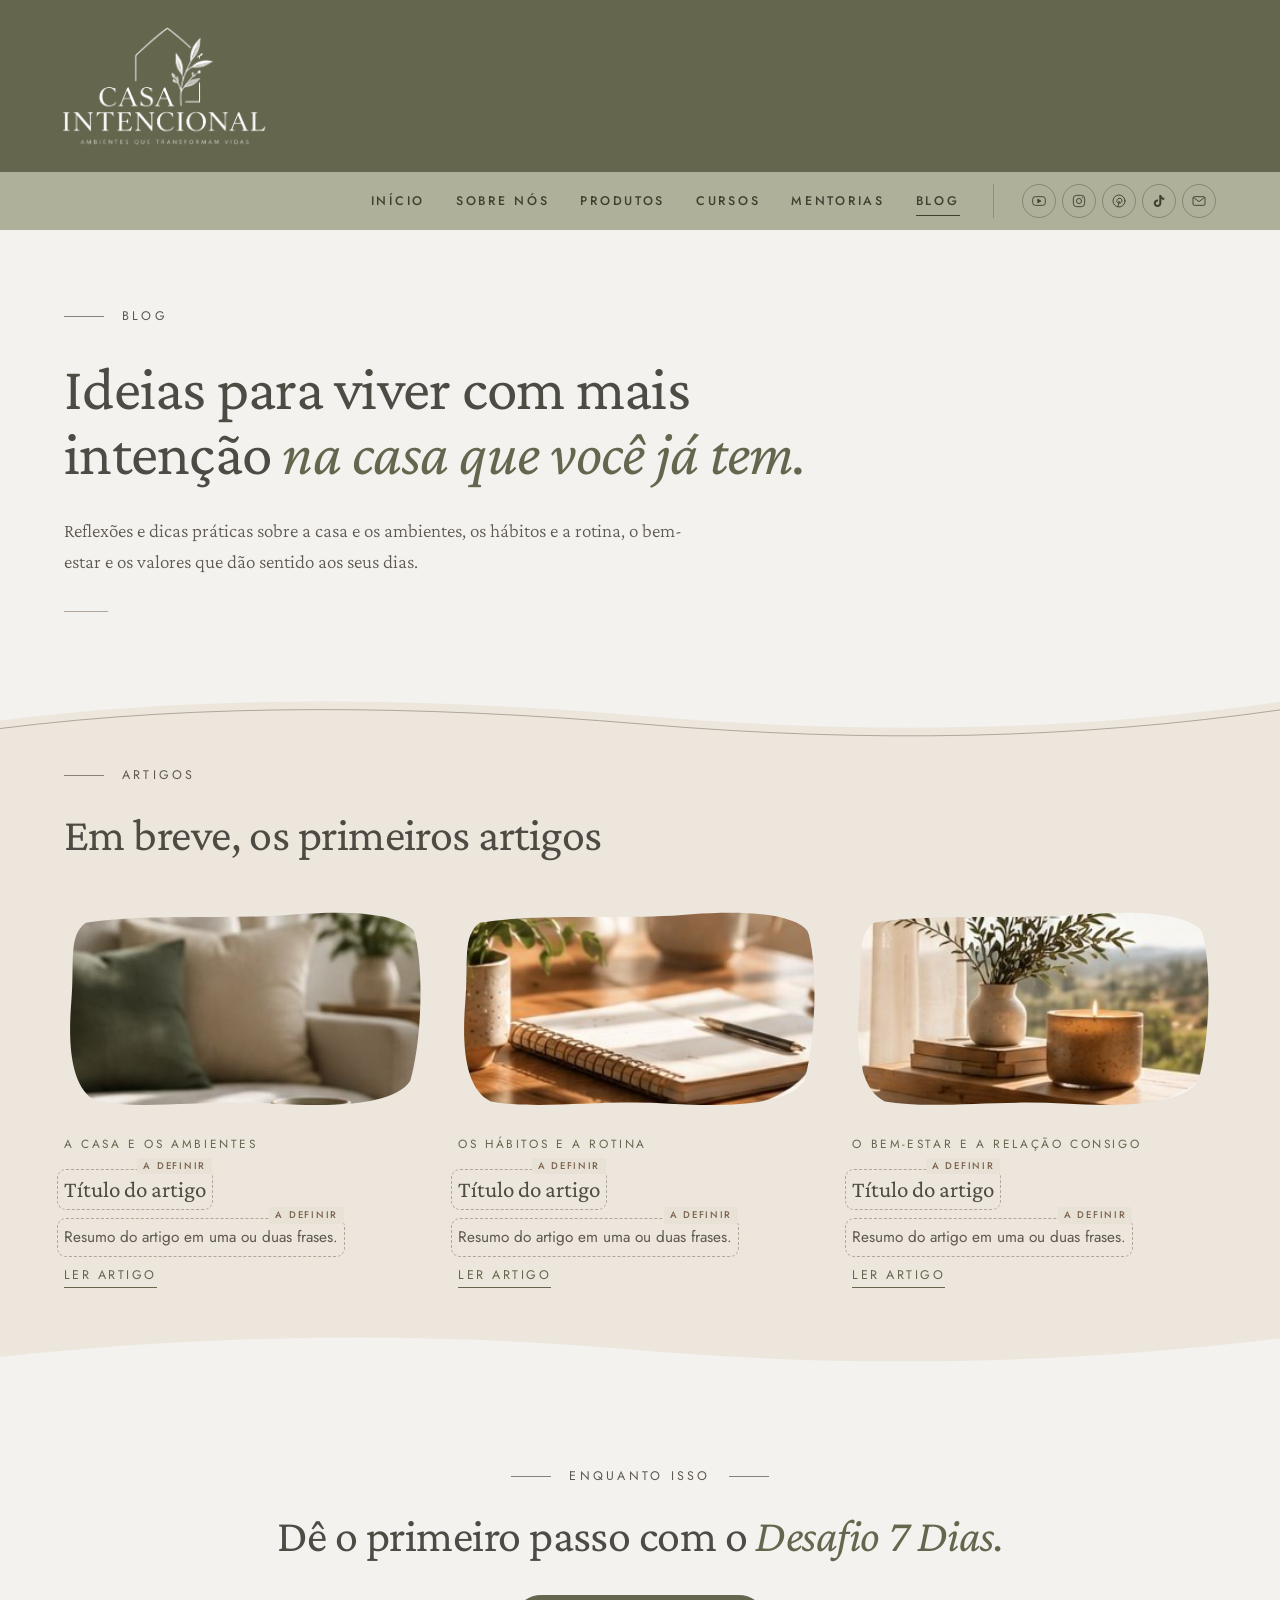
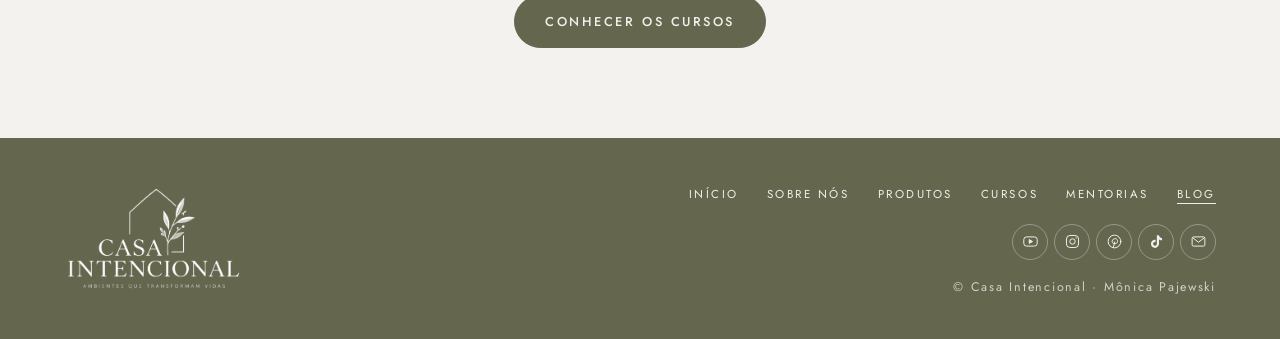
==== blog.html @ 57c249c6 "Ícone do TikTok ligado ao perfil @casaintencional Co-Authored-By: Claude Opus 5.5 <noreply@anthropic" ====
<!doctype html>
<html lang="pt-BR">
<head>
<meta charset="utf-8">
<meta name="viewport" content="width=device-width, initial-scale=1, viewport-fit=cover">
<title>Blog · Casa Intencional</title>
<meta name="description" content="Ideias e reflexões da Casa Intencional sobre casa, hábitos, bem-estar e propósito.">
<link rel="preconnect" href="https://fonts.googleapis.com">
<link rel="preconnect" href="https://fonts.gstatic.com" crossorigin>
<!-- PROVISÓRIO: as fontes originais da identidade não foram enviadas. -->
<link rel="stylesheet" href="https://fonts.googleapis.com/css2?family=Crimson+Pro:ital,wght@0,300;0,400;0,500;1,400&family=Jost:wght@300;400;500&display=swap">
<link rel="stylesheet" href="assets/site.css">
<style>
* { box-sizing: border-box; }
body { margin: 0; background: var(--fundo); color: var(--texto); font-family: var(--f-texto); -webkit-font-smoothing: antialiased; }
body::before { content: ""; position: fixed; inset: 0 0 auto; height: env(safe-area-inset-top, 0px); z-index: 30; background: var(--verde-oliva); }
img { display: block; max-width: 100%; height: auto; }
.topo { background: var(--verde-oliva); }
.topo-inner { max-width: 1360px; margin: 0 auto; display: flex; padding-left: max(24px, 5vw, env(safe-area-inset-left, 0px)); padding-right: max(24px, 5vw, env(safe-area-inset-right, 0px)); padding-block: clamp(16px, 1.8vw, 24px); }
.logo-topo { width: clamp(170px, 17vw, 250px); margin-left: -6px; height: auto; }
</style>
</head>
<body>
<header class="topo">
  <div class="topo-inner">
    <a href="index.html" aria-label="Casa Intencional, página inicial"><img class="logo-topo" src="assets/logoclara.png" alt="Casa Intencional. Ambientes que transformam vidas" width="870" height="519" decoding="async"></a>
  </div>
  <div class="barra-menu">
    <div class="barra-inner">
    <nav class="menu" aria-label="Menu principal"><button class="menu-btn" type="button" aria-expanded="false" aria-controls="menu-lista"><span class="barras" aria-hidden="true"></span><span class="rotulo">Menu</span></button><ul id="menu-lista"><li><a href="index.html">Início</a></li><li><a href="sobre-nos.html">Sobre Nós</a></li><li><a href="produtos.html">Produtos</a></li><li><a href="cursos.html">Cursos</a></li><li><a href="mentorias.html">Mentorias</a></li><li><a href="blog.html" aria-current="page">Blog</a></li></ul></nav>
    <!-- Links das redes sociais: trocar href="#" pelo endereço de cada perfil -->
    <ul class="redes"><li><a href="https://www.youtube.com/@casaintencional" data-rede="youtube" target="_blank" rel="noopener" aria-label="YouTube da Casa Intencional" title="YouTube"><svg viewBox="0 0 24 24" fill="none" stroke="currentColor" stroke-width="1.4" stroke-linejoin="round"><rect x="2.5" y="5.5" width="19" height="13" rx="4"/><path d="M10.2 9.3 V14.7 L14.8 12 Z" fill="currentColor"/></svg></a></li><li><a href="https://www.instagram.com/casaintencionaloficial" data-rede="instagram" target="_blank" rel="noopener" aria-label="Instagram da Casa Intencional" title="Instagram"><svg viewBox="0 0 24 24" fill="none" stroke="currentColor" stroke-width="1.4"><rect x="3.5" y="3.5" width="17" height="17" rx="5"/><circle cx="12" cy="12" r="3.8"/><circle cx="17.1" cy="6.9" r=".9" fill="currentColor" stroke="none"/></svg></a></li><li><a href="https://br.pinterest.com/casaintencional1/" data-rede="pinterest" target="_blank" rel="noopener" aria-label="Pinterest da Casa Intencional" title="Pinterest"><svg viewBox="0 0 24 24" fill="none" stroke="currentColor" stroke-width="1.4" stroke-linecap="round" stroke-linejoin="round"><circle cx="12" cy="12" r="9"/><path d="M12.3 12.6 L10.4 20.4"/><path d="M10.9 15 C 9.2 14.5, 8.5 13.1, 8.7 11.6 C 9 9.2, 11.2 7.7, 13.5 8 C 15.6 8.3, 16.7 10.1, 16.3 12.1 C 15.9 14, 14.5 15.2, 12.9 15 C 12.2 14.9, 11.8 14.4, 12 13.6"/></svg></a></li><li><a href="https://www.tiktok.com/@casaintencional" data-rede="tiktok" target="_blank" rel="noopener" aria-label="TikTok da Casa Intencional" title="TikTok"><svg viewBox="0 0 24 24" fill="currentColor"><path d="M16.6 5.82A4.28 4.28 0 0 1 15.54 3h-3.09v12.4a2.59 2.59 0 0 1-2.59 2.5c-1.42 0-2.6-1.16-2.6-2.6 0-1.72 1.66-3.01 3.37-2.48V9.66c-3.45-.46-6.47 2.22-6.47 5.64 0 3.33 2.76 5.7 5.69 5.7 3.14 0 5.69-2.55 5.69-5.7V9.01a7.35 7.35 0 0 0 4.3 1.38V7.3s-1.88.09-3.24-1.48z"/></svg></a></li><li><a href="mailto:contato@casaintencionaloficial.com" data-rede="email" aria-label="E-mail: contato@casaintencionaloficial.com" title="contato@casaintencionaloficial.com"><svg viewBox="0 0 24 24" fill="none" stroke="currentColor" stroke-width="1.4" stroke-linejoin="round"><rect x="3" y="5.5" width="18" height="13" rx="2"/><path d="M3.5 6.5 L12 13 L20.5 6.5"/></svg></a></li></ul>
    </div>
  </div>
</header>
<main class="pagina">

  <section class="pag-hero so-texto" aria-labelledby="t">
    <div class="pag-wrap">
      <p class="pag-olho">Blog</p>
      <h1 id="t">Ideias para viver com mais intenção <em>na casa que você já tem.</em></h1>
      <p class="pag-lead">Reflexões e dicas práticas sobre a casa e os ambientes, os hábitos e a rotina, o bem-estar e os valores que dão sentido aos seus dias.</p>
      <span class="traco" aria-hidden="true"></span>
    </div>
  </section>

  <section class="pag-sec areia" aria-labelledby="t-artigos">
    <svg class="onda onda-topo" viewBox="0 0 1440 110" preserveAspectRatio="none" aria-hidden="true" focusable="false"><path d="M0 0 H1440 V46 C 1210 96, 980 104, 720 70 C 470 38, 230 34, 0 78 Z" fill="#F3F2EE"/><path d="M0 92 C 230 48, 470 52, 720 84 C 980 118, 1210 110, 1440 60" fill="none" stroke="#B0A69A" stroke-width="1" vector-effect="non-scaling-stroke"/></svg>
    <div class="pag-wrap">
      <p class="pag-olho">Artigos</p>
      <h2 id="t-artigos">Em breve, os primeiros artigos</h2>
      <ul class="cartoes">
        <li class="cartao"><img class="cartao-foto" src="assets/sala.jpg" alt="Sala com sofá claro, almofada verde e mesa de madeira" width="431" height="470" loading="lazy" decoding="async"><p class="etiqueta">A casa e os ambientes</p><h3><span class="a-definir">Título do artigo</span></h3><p><span class="a-definir">Resumo do artigo em uma ou duas frases.</span></p><a class="link" href="#">Ler artigo</a></li>
        <li class="cartao"><img class="cartao-foto" src="assets/d4c2-card.jpg" alt="Mesa de madeira com caderno aberto, caneta e xícara" width="314" height="202" loading="lazy" decoding="async"><p class="etiqueta">Os hábitos e a rotina</p><h3><span class="a-definir">Título do artigo</span></h3><p><span class="a-definir">Resumo do artigo em uma ou duas frases.</span></p><a class="link" href="#">Ler artigo</a></li>
        <li class="cartao"><img class="cartao-foto" src="assets/d4c3-card.jpg" alt="Canto tranquilo junto à janela com livros e vela acesa" width="314" height="202" loading="lazy" decoding="async"><p class="etiqueta">O bem-estar e a relação consigo</p><h3><span class="a-definir">Título do artigo</span></h3><p><span class="a-definir">Resumo do artigo em uma ou duas frases.</span></p><a class="link" href="#">Ler artigo</a></li>
      </ul>
    </div>
    <svg class="onda onda-base" viewBox="0 0 1440 110" preserveAspectRatio="none" aria-hidden="true" focusable="false"><path d="M0 110 H1440 V40 C 1190 86, 950 92, 700 58 C 450 26, 220 36, 0 72 Z" fill="#F3F2EE"/></svg>
  </section>

  <section class="pag-sec chamada" aria-labelledby="t-cta">
    <div class="pag-wrap">
      <p class="pag-olho">Enquanto isso</p>
      <h2 id="t-cta">Dê o primeiro passo com o <em>Desafio 7 Dias.</em></h2>
      <a class="btn" href="cursos.html">Conhecer os cursos</a>
    </div>
  </section>
</main>
<footer class="rodape">
  <div class="rodape-inner">
    <a href="index.html" aria-label="Casa Intencional, página inicial"><img src="assets/logoclara.png" alt="Casa Intencional" width="870" height="519" loading="lazy" decoding="async"></a>
    <div class="rodape-col">
    <nav class="menu" aria-label="Menu do rodapé"><ul><li><a href="index.html">Início</a></li><li><a href="sobre-nos.html">Sobre Nós</a></li><li><a href="produtos.html">Produtos</a></li><li><a href="cursos.html">Cursos</a></li><li><a href="mentorias.html">Mentorias</a></li><li><a href="blog.html" aria-current="page">Blog</a></li></ul></nav>
    <!-- Links das redes sociais: trocar href="#" pelo endereço de cada perfil -->
    <ul class="redes"><li><a href="https://www.youtube.com/@casaintencional" data-rede="youtube" target="_blank" rel="noopener" aria-label="YouTube da Casa Intencional" title="YouTube"><svg viewBox="0 0 24 24" fill="none" stroke="currentColor" stroke-width="1.4" stroke-linejoin="round"><rect x="2.5" y="5.5" width="19" height="13" rx="4"/><path d="M10.2 9.3 V14.7 L14.8 12 Z" fill="currentColor"/></svg></a></li><li><a href="https://www.instagram.com/casaintencionaloficial" data-rede="instagram" target="_blank" rel="noopener" aria-label="Instagram da Casa Intencional" title="Instagram"><svg viewBox="0 0 24 24" fill="none" stroke="currentColor" stroke-width="1.4"><rect x="3.5" y="3.5" width="17" height="17" rx="5"/><circle cx="12" cy="12" r="3.8"/><circle cx="17.1" cy="6.9" r=".9" fill="currentColor" stroke="none"/></svg></a></li><li><a href="https://br.pinterest.com/casaintencional1/" data-rede="pinterest" target="_blank" rel="noopener" aria-label="Pinterest da Casa Intencional" title="Pinterest"><svg viewBox="0 0 24 24" fill="none" stroke="currentColor" stroke-width="1.4" stroke-linecap="round" stroke-linejoin="round"><circle cx="12" cy="12" r="9"/><path d="M12.3 12.6 L10.4 20.4"/><path d="M10.9 15 C 9.2 14.5, 8.5 13.1, 8.7 11.6 C 9 9.2, 11.2 7.7, 13.5 8 C 15.6 8.3, 16.7 10.1, 16.3 12.1 C 15.9 14, 14.5 15.2, 12.9 15 C 12.2 14.9, 11.8 14.4, 12 13.6"/></svg></a></li><li><a href="https://www.tiktok.com/@casaintencional" data-rede="tiktok" target="_blank" rel="noopener" aria-label="TikTok da Casa Intencional" title="TikTok"><svg viewBox="0 0 24 24" fill="currentColor"><path d="M16.6 5.82A4.28 4.28 0 0 1 15.54 3h-3.09v12.4a2.59 2.59 0 0 1-2.59 2.5c-1.42 0-2.6-1.16-2.6-2.6 0-1.72 1.66-3.01 3.37-2.48V9.66c-3.45-.46-6.47 2.22-6.47 5.64 0 3.33 2.76 5.7 5.69 5.7 3.14 0 5.69-2.55 5.69-5.7V9.01a7.35 7.35 0 0 0 4.3 1.38V7.3s-1.88.09-3.24-1.48z"/></svg></a></li><li><a href="mailto:contato@casaintencionaloficial.com" data-rede="email" aria-label="E-mail: contato@casaintencionaloficial.com" title="contato@casaintencionaloficial.com"><svg viewBox="0 0 24 24" fill="none" stroke="currentColor" stroke-width="1.4" stroke-linejoin="round"><rect x="3" y="5.5" width="18" height="13" rx="2"/><path d="M3.5 6.5 L12 13 L20.5 6.5"/></svg></a></li></ul>
    <p>© Casa Intencional · Mônica Pajewski</p>
    </div>
  </div>
</footer>
<script>
(function () {
  var b = document.querySelector('.menu-btn'); if (!b) return;
  var m = b.closest('.menu');
  b.addEventListener('click', function () { var a = m.classList.toggle('aberto'); b.setAttribute('aria-expanded', a ? 'true' : 'false'); });
  document.addEventListener('keydown', function (e) { if (e.key === 'Escape' && m.classList.contains('aberto')) { m.classList.remove('aberto'); b.setAttribute('aria-expanded', 'false'); b.focus(); } });
})();
</script>
</body>
</html>
---- assets/site.css ----
/* Estilos compartilhados: menu de navegação (todas as páginas) e subpáginas (Sobre Nós, Cursos, Mentorias, Blog).
   Mesma paleta, fontes e elementos da página inicial. */
:root {
  --off-white: #F2EFEA;
  --bege: #D6CEC1;
  --taupe: #B0A69A;
  --verde-oliva: #64664E;
  --verde-suave: #AEB09A;
  --cinza-quente: #898278;
  --fundo: #F3F2EE;
  --areia: #ECE6DC;
  --texto: #5E5850;
  --titulo: #4E4A44;
  /* PROVISÓRIO até recebermos os arquivos de fonte oficiais */
  --f-titulo: "Crimson Pro", Georgia, "Times New Roman", serif;
  --f-texto: "Crimson Pro", Georgia, "Times New Roman", serif;
  --f-botao: "Jost", "Helvetica Neue", Arial, sans-serif;
  --margem: max(24px, 5vw);
}

/* ---------- Menu ---------- */
.topo { position: relative; z-index: 20; }
.topo-inner { align-items: center; justify-content: space-between !important; gap: 24px; }
.topo-inner > a { display: block; flex: none; }
.menu { display: flex; align-items: center; }
.menu ul { list-style: none; margin: 0; padding: 0; display: flex; align-items: center; gap: clamp(18px, 2.4vw, 40px); }
.menu a {
  position: relative; display: inline-block; padding: 8px 0;
  font-family: var(--f-botao); font-weight: 400; font-size: 0.78rem; letter-spacing: 0.22em; text-transform: uppercase;
  color: var(--off-white); text-decoration: none; white-space: nowrap;
}
.menu a::after { content: ""; position: absolute; left: 0; right: 0; bottom: 2px; height: 1px; background: currentColor; transform: scaleX(0); transform-origin: left; transition: transform .3s ease; }
.menu a:hover::after, .menu a[aria-current="page"]::after { transform: scaleX(1); }
.menu a:focus-visible { outline: 1px solid var(--off-white); outline-offset: 4px; }
.menu-btn {
  display: none; align-items: center; gap: 10px; padding: 10px 2px; background: none; border: 0; cursor: pointer;
  color: var(--off-white); font-family: var(--f-botao); font-size: 0.74rem; letter-spacing: 0.22em; text-transform: uppercase;
}
.menu-btn .barras { position: relative; width: 22px; height: 1px; background: currentColor; transition: background-color .2s; }
.menu-btn .barras::before, .menu-btn .barras::after { content: ""; position: absolute; left: 0; width: 22px; height: 1px; background: currentColor; transition: transform .25s ease; }
.menu-btn .barras::before { top: -7px; }
.menu-btn .barras::after { top: 7px; }
.menu-btn[aria-expanded="true"] .barras { background: transparent; }
.menu-btn[aria-expanded="true"] .barras::before { transform: translateY(7px) rotate(45deg); }
.menu-btn[aria-expanded="true"] .barras::after { transform: translateY(-7px) rotate(-45deg); }
.menu-btn:focus-visible { outline: 1px solid var(--off-white); outline-offset: 4px; }

@media (max-width: 900px) {
  .menu-btn { display: inline-flex; }
  .menu ul {
    position: absolute; left: 0; right: 0; top: 100%;
    flex-direction: column; align-items: stretch; gap: 0;
    padding: 4px var(--margem) 24px; background: var(--verde-oliva);
    border-top: 1px solid rgba(242, 239, 234, .18);
    display: none;
  }
  .menu.aberto ul { display: flex; }
  .menu li + li { border-top: 1px solid rgba(242, 239, 234, .14); }
  .menu a { display: block; padding: 16px 0; font-size: 0.82rem; }
  .menu a::after { display: none; }
  .menu a[aria-current="page"] { color: var(--verde-suave); }
}
@media (max-width: 560px) {
  .menu-btn .rotulo { display: none; }
}
@media (prefers-reduced-motion: reduce) { .menu a::after, .menu-btn .barras::before, .menu-btn .barras::after { transition: none; } }

/* ---------- Subpáginas ---------- */
.pagina { overflow: hidden; }
.pag-wrap { max-width: 1360px; margin: 0 auto; padding-inline: var(--margem); }
.pag-olho { display: flex; align-items: center; gap: 18px; margin: 0; font-family: var(--f-botao); font-size: clamp(0.78rem, 0.9vw, 0.9rem); letter-spacing: 0.26em; text-transform: uppercase; color: var(--texto); }
.pag-olho::before { content: ""; width: 40px; height: 1px; background: var(--cinza-quente); flex: none; }

.pag-hero { padding-block: clamp(48px, 6vw, 96px) clamp(48px, 5vw, 80px); }
.pag-hero .pag-wrap { display: grid; grid-template-columns: minmax(0, 11fr) minmax(0, 9fr); gap: clamp(40px, 6vw, 96px); align-items: center; }
.pag-hero.so-texto .pag-wrap { grid-template-columns: minmax(0, 1fr); gap: 0; max-width: 980px; margin-left: 0; margin-right: auto; }
.pag-hero h1 { margin: clamp(22px, 2.4vw, 34px) 0 0; font-family: var(--f-titulo); font-weight: 400; color: var(--titulo);
  font-size: clamp(2.4rem, 4.8vw, 4rem); line-height: 1.06; letter-spacing: -0.012em; max-width: 14em; text-wrap: balance; }
.pag-hero h1 em { font-style: italic; color: var(--verde-oliva); }
.pag-lead { margin: clamp(20px, 2.4vw, 30px) 0 0; max-width: 34em; font-size: clamp(1.14rem, 1.5vw, 1.3rem); line-height: 1.6; font-weight: 300; color: var(--texto); }
.pag-hero .traco { width: 44px; height: 1px; background: var(--taupe); margin-top: clamp(26px, 3vw, 34px); display: block; }
.pag-visual { position: relative; justify-self: end; width: 100%; max-width: 460px; }
.pag-visual .foto-blob { width: 100%; aspect-ratio: 1 / 1.05; object-fit: cover;
  -webkit-mask: var(--mask-blob) 0 0 / 100% 100% no-repeat; mask: var(--mask-blob) 0 0 / 100% 100% no-repeat; }
.pag-visual .ramo { position: absolute; width: clamp(110px, 12vw, 160px); left: clamp(-80px, -6vw, -48px); bottom: -24px; pointer-events: none; }
.pag-visual .casa-linha { position: absolute; inset: -6% -8% auto auto; width: 62%; height: auto; pointer-events: none; }

:root { --mask-blob: url("data:image/svg+xml,%3Csvg xmlns='http://www.w3.org/2000/svg' viewBox='0 0 100 100' preserveAspectRatio='none'%3E%3Cpath d='M53 1 C 76 0, 96 13, 99 37 C 100 61, 94 84, 73 95 C 54 100, 28 99, 12 86 C 1 72, 0 47, 6 29 C 13 11, 31 2, 53 1 Z' fill='%23000'/%3E%3C/svg%3E");
        --mask-card: url("data:image/svg+xml,%3Csvg xmlns='http://www.w3.org/2000/svg' viewBox='0 0 100 100' preserveAspectRatio='none'%3E%3Cpath d='M6 8 C 24 3, 46 7, 64 4 C 80 2, 92 4, 96 12 C 99 30, 98 66, 95 84 C 91 95, 76 97, 58 95 C 40 93, 22 98, 9 94 C 2 88, 1 68, 2 46 C 3 28, 1 14, 6 8 Z' fill='%23000'/%3E%3C/svg%3E"); }

.pag-sec { position: relative; padding-block: clamp(64px, 7vw, 112px); }
.pag-sec.areia { background: var(--areia); }
.pag-sec .onda { position: absolute; left: 0; right: 0; width: 100%; height: clamp(40px, 5vw, 80px); pointer-events: none; display: block; }
.pag-sec .onda-topo { top: -1px; }
.pag-sec .onda-base { bottom: -1px; }
.pag-sec h2 { margin: clamp(18px, 2vw, 28px) 0 0; font-family: var(--f-titulo); font-weight: 400; color: var(--titulo);
  font-size: clamp(2rem, 3.6vw, 3.2rem); line-height: 1.1; letter-spacing: -0.012em; max-width: 16em; text-wrap: balance; }
.pag-sec h2 em { font-style: italic; color: var(--verde-oliva); }
.pag-sec .intro { margin: clamp(16px, 1.8vw, 24px) 0 0; max-width: 40em; font-family: var(--f-botao); font-size: clamp(1rem, 1.2vw, 1.15rem); line-height: 1.6; color: var(--texto); }

.texto-corrido { display: grid; gap: 18px; margin-top: clamp(24px, 2.6vw, 36px); max-width: 44em; }
.texto-corrido p { margin: 0; font-size: clamp(1.1rem, 1.4vw, 1.3rem); line-height: 1.55; color: var(--texto); }
.citacao { margin: clamp(28px, 3vw, 44px) 0 0; padding-left: clamp(20px, 2vw, 30px); border-left: 2px solid var(--verde-oliva);
  font-family: var(--f-titulo); font-style: italic; font-size: clamp(1.5rem, 2.3vw, 2.2rem); line-height: 1.28; color: var(--titulo); max-width: 22em; }

/* Números (Sobre Nós) */
.numeros { list-style: none; margin: clamp(32px, 3.4vw, 52px) 0 0; padding: 0; display: grid; grid-template-columns: repeat(3, minmax(0, 1fr)); gap: 0; max-width: 980px; }
.numeros li { padding: 6px clamp(16px, 2vw, 32px); }
.numeros li:first-child { padding-left: 0; }
.numeros li + li { border-left: 1px solid #CFC5B7; }
.numeros strong { display: block; font-family: var(--f-titulo); font-weight: 400; font-size: clamp(2.4rem, 4vw, 3.6rem); line-height: 1; color: var(--verde-oliva); }
.numeros span { display: block; margin-top: 10px; font-family: var(--f-botao); font-size: clamp(0.9rem, 1vw, 1rem); line-height: 1.45; color: var(--texto); }

/* Cartões (pilares, cursos, mentorias, blog) */
.cartoes { list-style: none; margin: clamp(36px, 3.6vw, 56px) 0 0; padding: 0; display: grid; grid-template-columns: repeat(var(--colunas, 3), minmax(0, 1fr)); gap: clamp(28px, 3vw, 48px) clamp(20px, 2.4vw, 40px); }
.cartao { min-width: 0; display: grid; align-content: start; }
.cartao-foto { width: 100%; aspect-ratio: 402 / 230; object-fit: cover; -webkit-mask: var(--mask-card) 0 0 / 100% 100% no-repeat; mask: var(--mask-card) 0 0 / 100% 100% no-repeat; margin-bottom: clamp(16px, 1.6vw, 24px); }
.cartao .ic { width: 64px; aspect-ratio: 1; border-radius: 50%; background: #F6F2EC; display: grid; place-items: center; margin-bottom: 18px; }
.pag-sec:not(.areia) .cartao .ic { background: var(--areia); }
.cartao .ic svg { width: 50%; height: 50%; }
.cartao .etiqueta { margin: 0 0 10px; font-family: var(--f-botao); font-size: 0.74rem; letter-spacing: 0.22em; text-transform: uppercase; color: var(--verde-oliva); }
.cartao h3 { margin: 0; font-family: var(--f-titulo); font-weight: 400; font-size: clamp(1.4rem, 1.8vw, 1.8rem); line-height: 1.2; color: var(--titulo); }
.cartao p { margin: 10px 0 0; font-family: var(--f-botao); font-size: clamp(0.96rem, 1.08vw, 1.05rem); line-height: 1.6; color: var(--texto); }
.cartao .link { justify-self: start; margin-top: 16px; font-family: var(--f-botao); font-size: 0.78rem; letter-spacing: 0.2em; text-transform: uppercase; color: var(--verde-oliva); text-decoration: none; border-bottom: 1px solid currentColor; padding-bottom: 3px; }

/* Destaque de produto (Cursos) */
.produto { display: grid; grid-template-columns: minmax(0, 9fr) minmax(0, 11fr); gap: clamp(36px, 5vw, 88px); align-items: center; margin-top: clamp(32px, 3.4vw, 52px); }
.produto-foto { position: relative; }
.produto-foto img.foto-blob { width: 100%; aspect-ratio: 1 / 1; object-fit: cover; -webkit-mask: var(--mask-blob) 0 0 / 100% 100% no-repeat; mask: var(--mask-blob) 0 0 / 100% 100% no-repeat; }
.produto h3 { margin: 0; font-family: var(--f-titulo); font-weight: 400; color: var(--titulo); font-size: clamp(2rem, 3.4vw, 3rem); line-height: 1.08; text-wrap: balance; }
.produto h3 em { font-style: italic; color: var(--verde-oliva); }
.produto .etiqueta { margin: 0 0 14px; font-family: var(--f-botao); font-size: 0.78rem; letter-spacing: 0.24em; text-transform: uppercase; color: var(--verde-oliva); }
.produto p { margin: 16px 0 0; font-family: var(--f-botao); font-size: clamp(1rem, 1.2vw, 1.12rem); line-height: 1.6; color: var(--texto); max-width: 36em; }
.lista-check { list-style: none; margin: 20px 0 0; padding: 0; display: grid; gap: 10px; }
.lista-check li { position: relative; padding-left: 28px; font-family: var(--f-botao); font-size: clamp(0.98rem, 1.1vw, 1.06rem); line-height: 1.5; color: var(--texto); }
.lista-check li::before { content: ""; position: absolute; left: 2px; top: .5em; width: 12px; height: 6px; border-left: 1.3px solid var(--verde-oliva); border-bottom: 1.3px solid var(--verde-oliva); transform: rotate(-45deg); }

/* Botões (iguais aos da página inicial) */
.btn {
  margin-top: clamp(26px, 3vw, 34px);
  display: inline-flex; align-items: center; justify-content: center; text-align: center;
  min-height: 52px; padding: 16px 30px; border-radius: 999px;
  border: 1px solid var(--verde-oliva); background: var(--verde-oliva); color: var(--off-white);
  font-family: var(--f-botao); font-weight: 500; font-size: 0.8rem; letter-spacing: 0.2em; text-decoration: none; text-transform: uppercase; cursor: pointer;
  transition: background-color .25s ease, color .25s ease;
}
.btn:hover { background: var(--fundo); color: var(--verde-oliva); }
.btn:focus-visible { outline: 2px solid var(--verde-oliva); outline-offset: 4px; }
.btn.claro { background: transparent; color: var(--verde-oliva); }
.btn.claro:hover { background: var(--verde-oliva); color: var(--off-white); }

/* Chamada final */
.chamada { text-align: center; }
.chamada .pag-olho { justify-content: center; }
.chamada .pag-olho::after { content: ""; width: 40px; height: 1px; background: var(--cinza-quente); flex: none; }
.chamada h2 { margin-inline: auto; }
.chamada .intro { margin-inline: auto; }

/* Rodapé */
.rodape { background: var(--verde-oliva); color: var(--off-white); }
.rodape-inner { max-width: 1360px; margin: 0 auto; padding: clamp(32px, 3.4vw, 48px) var(--margem); display: flex; flex-wrap: wrap; align-items: center; justify-content: space-between; gap: 20px 40px; }
.rodape img { width: clamp(150px, 14vw, 200px); height: auto; }
.rodape p { margin: 0; font-family: var(--f-botao); font-size: 0.78rem; letter-spacing: 0.14em; color: rgba(242, 239, 234, .78); }
.rodape .menu ul { position: static; display: flex; flex-direction: row; flex-wrap: wrap; gap: 8px 28px; padding: 0; border: 0; background: none; }
.rodape .menu li + li { border: 0; }
.rodape .menu a { padding: 4px 0; font-size: 0.72rem; }

/* Marcação de conteúdo que ainda falta: visível só para revisão. Remover a classe quando o texto real entrar. */
.a-definir { display: inline-block; margin-top: 12px; position: relative; outline: 1px dashed #B0A69A; outline-offset: 6px; border-radius: 2px; }
.a-definir::before { content: "A DEFINIR"; position: absolute; top: -18px; right: -6px; padding: 1px 6px; background: #E8E1D5; color: #7A6450;
  font: 500 0.6rem/1.5 "Jost", Arial, sans-serif; letter-spacing: 0.18em; border-radius: 2px; }

@media (max-width: 1000px) {
  .pag-hero .pag-wrap, .produto { grid-template-columns: 1fr; }
  .pag-visual { justify-self: center; max-width: 440px; }
  .produto-foto { max-width: 440px; justify-self: center; width: 100%; }
  .cartoes { --colunas: 2 !important; }
}
@media (max-width: 640px) {
  .cartoes { --colunas: 1 !important; }
  .numeros { grid-template-columns: 1fr; }
  .numeros li { padding: 18px 0 !important; border-left: 0 !important; }
  .numeros li + li { border-top: 1px solid #CFC5B7; }
  .btn { width: 100%; padding-inline: 20px; letter-spacing: 0.16em; }
  .pag-visual .ramo { left: -12px; width: 96px; }
}

/* Redes sociais (cabeçalho e rodapé) */
.topo-dir { display: flex; align-items: center; gap: clamp(18px, 2.4vw, 36px); }
.redes { list-style: none; margin: 0; padding: 0; display: flex; align-items: center; gap: 6px; }
.redes a { display: grid; place-items: center; width: 36px; height: 36px; border-radius: 50%; color: var(--off-white); border: 1px solid rgba(242, 239, 234, .35); transition: background-color .25s ease, color .25s ease, border-color .25s ease; }
.redes a:hover { background: var(--off-white); color: var(--verde-oliva); border-color: var(--off-white); }
.redes a:focus-visible { outline: 1px solid var(--off-white); outline-offset: 3px; }
.redes svg { width: 17px; height: 17px; }
.topo .redes { padding-left: clamp(16px, 2vw, 28px); border-left: 1px solid rgba(242, 239, 234, .25); }
.rodape-col { display: grid; gap: 18px; justify-items: end; }
@media (max-width: 900px) {
  .topo .redes { padding-left: 0; border-left: 0; }
  .topo-dir { gap: 14px; }
}
@media (max-width: 560px) {
  .topo .redes a { width: 32px; height: 32px; }
  .topo .redes svg { width: 15px; height: 15px; }
  .logo-topo { width: 150px !important; }
  .rodape-inner { flex-direction: column; align-items: flex-start; }
  .rodape-col { justify-items: start; }
}


/* Faixa clara abaixo do verde-oliva: menu centralizado e ícones (redes + e-mail) à direita */
.topo-inner { justify-content: flex-start !important; }
.barra-menu { position: relative; background: var(--verde-suave); }
.barra-inner { position: relative; max-width: 1360px; margin: 0 auto; min-height: 58px; display: flex; align-items: center; justify-content: center;
  padding-left: max(24px, 5vw, env(safe-area-inset-left, 0px)); padding-right: max(24px, 5vw, env(safe-area-inset-right, 0px)); }
.barra-menu .menu a { color: #3F4130; font-weight: 500; }
.barra-menu .menu a:focus-visible { outline-color: #3F4130; }
.barra-menu .menu-btn { color: #3F4130; }
.barra-menu .menu-btn:focus-visible { outline-color: #3F4130; }
.barra-menu .redes { position: absolute; right: max(24px, 5vw, env(safe-area-inset-right, 0px)); top: 50%; transform: translateY(-50%); padding-left: 0; border-left: 0; }
.barra-menu .redes a { color: #3F4130; border-color: rgba(63, 65, 48, .35); width: 34px; height: 34px; }
.barra-menu .redes a:hover { background: var(--verde-oliva); color: var(--off-white); border-color: var(--verde-oliva); }
.barra-menu .redes a:focus-visible { outline-color: #3F4130; }
.barra-menu .redes svg { width: 16px; height: 16px; }
@media (max-width: 1100px) and (min-width: 901px) {
  .barra-inner { justify-content: space-between; }
  .barra-menu .redes { position: static; transform: none; }
}
@media (max-width: 900px) {
  .barra-inner { justify-content: space-between; min-height: 52px; }
  .barra-menu .redes { position: static; transform: none; }
  .barra-menu .menu ul { background: var(--verde-suave); border-top: 1px solid rgba(63, 65, 48, .18); }
  .barra-menu .menu li + li { border-top-color: rgba(63, 65, 48, .14); }
  .barra-menu .menu a[aria-current="page"] { color: var(--verde-oliva); text-decoration: underline; text-underline-offset: 6px; }
}
@media (max-width: 560px) {
  .barra-menu .redes { gap: 4px; }
  .barra-menu .redes a { width: 30px; height: 30px; }
  .barra-menu .redes svg { width: 14px; height: 14px; }
}

/* Menu alinhado à direita, junto dos ícones */
@media (min-width: 901px) {
  .barra-inner { justify-content: flex-end; gap: clamp(24px, 2.6vw, 40px); }
  .barra-menu .redes { position: static; transform: none; padding-left: clamp(20px, 2.2vw, 32px); border-left: 1px solid rgba(63, 65, 48, .3); }
}
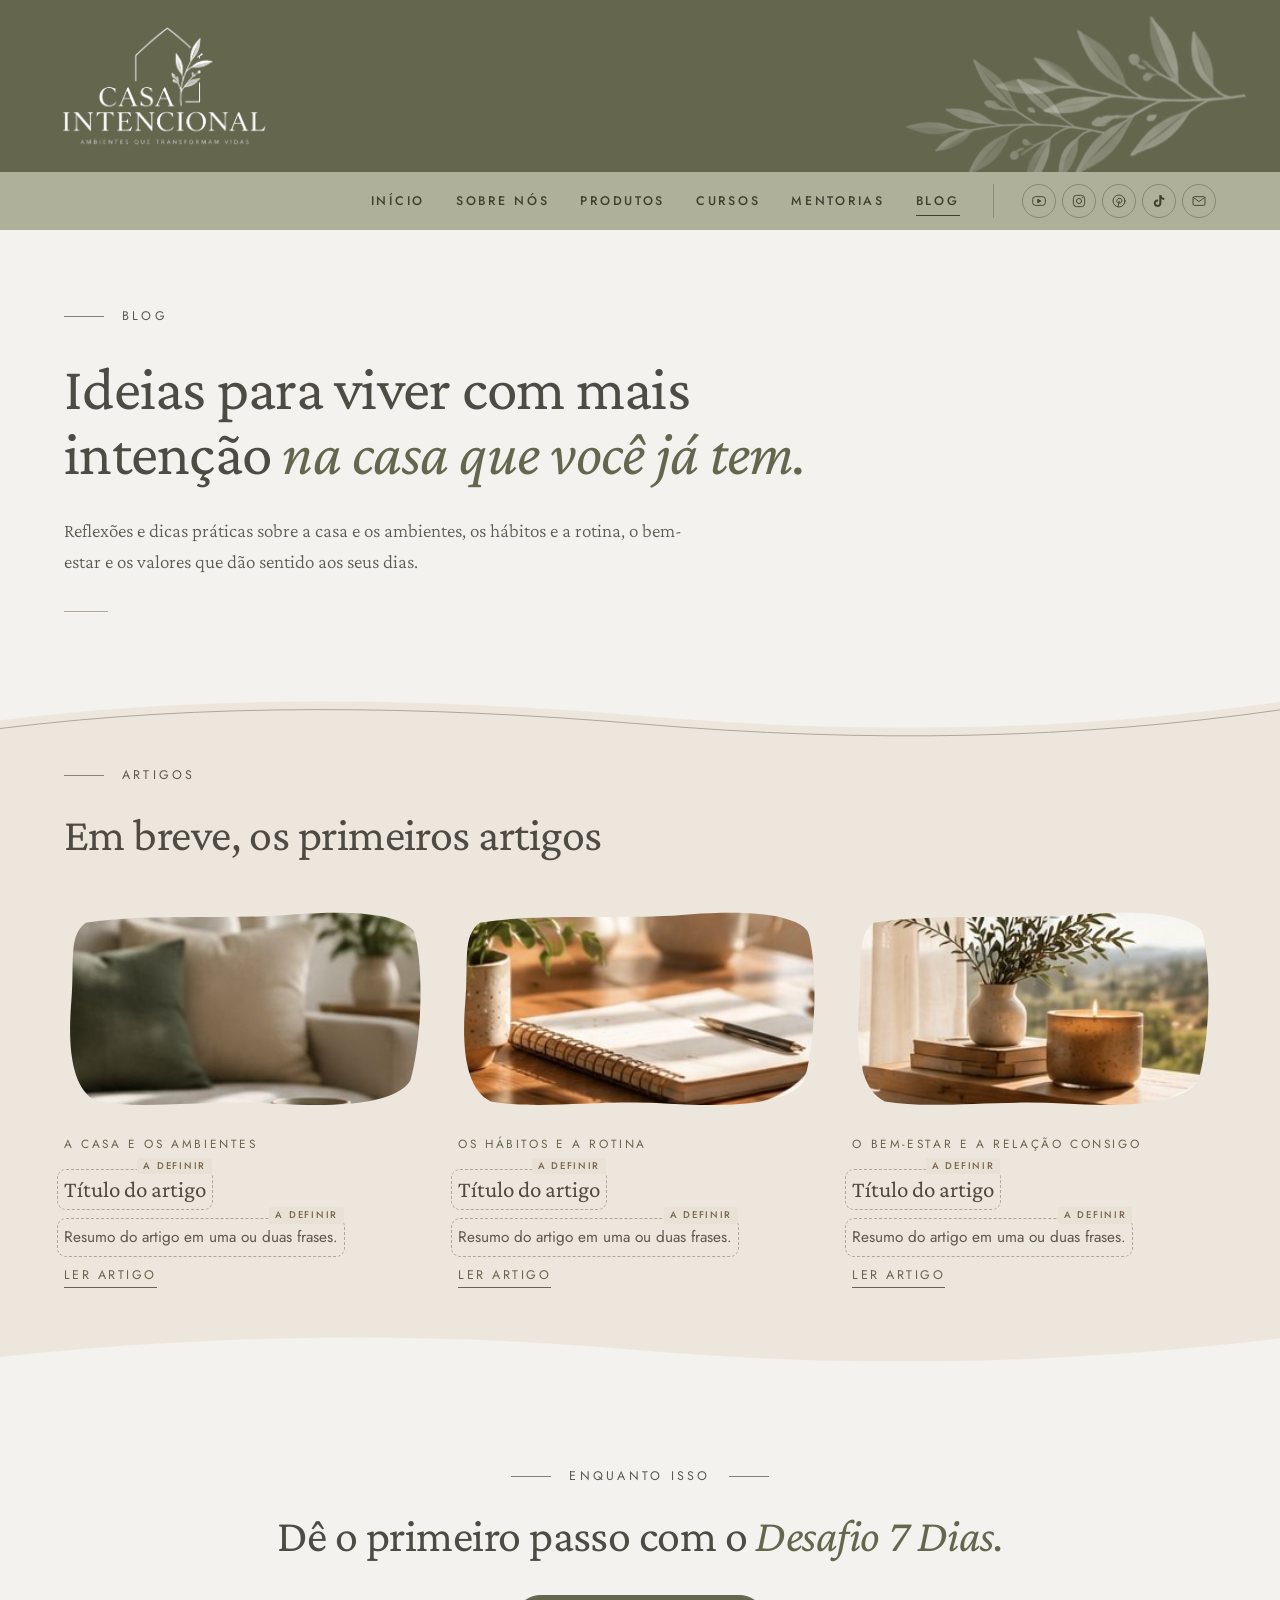
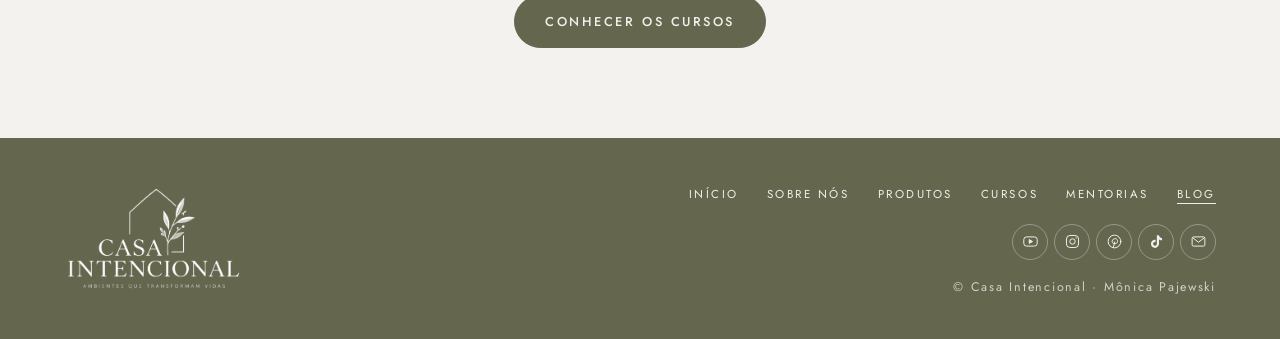
==== commit 8f3982b2: "Folhagem decorativa (ramo da marca em tom claro) no lado direito da faixa verde Co-Authored-By: Clau" ====
--- a/blog.html
+++ b/blog.html
@@ -24,6 +24,7 @@
 <header class="topo">
   <div class="topo-inner">
     <a href="index.html" aria-label="Casa Intencional, página inicial"><img class="logo-topo" src="assets/logoclara.png" alt="Casa Intencional. Ambientes que transformam vidas" width="870" height="519" decoding="async"></a>
+    <span class="topo-folhas" aria-hidden="true"><img class="folha-1" src="assets/ramo-claro.png" alt="" width="280" height="326"><img class="folha-2" src="assets/ramo-claro.png" alt="" width="280" height="326"></span>
   </div>
   <div class="barra-menu">
     <div class="barra-inner">
--- a/assets/site.css
+++ b/assets/site.css
@@ -243,3 +243,17 @@
   .barra-inner { justify-content: flex-end; gap: clamp(24px, 2.6vw, 40px); }
   .barra-menu .redes { position: static; transform: none; padding-left: clamp(20px, 2.2vw, 32px); border-left: 1px solid rgba(63, 65, 48, .3); }
 }
+
+/* Folhagem decorativa (ramo original da marca em tom claro) no lado direito da faixa verde */
+.topo-inner { position: relative; overflow: hidden; }
+.topo-folhas { position: absolute; top: 0; bottom: 0; right: max(24px, 5vw); width: clamp(220px, 26vw, 380px); pointer-events: none; }
+.topo-folhas img { position: absolute; height: auto; }
+.topo-folhas .folha-1 { width: 58%; right: 4%; top: -22%; transform: rotate(-118deg); }
+.topo-folhas .folha-2 { width: 46%; right: 44%; bottom: -34%; transform: rotate(-58deg) scaleX(-1); opacity: .8; }
+@media (max-width: 900px) {
+  .topo-folhas { width: clamp(150px, 38vw, 240px); right: 8px; }
+}
+@media (max-width: 560px) {
+  .topo-folhas .folha-2 { display: none; }
+  .topo-folhas { width: 150px; }
+}
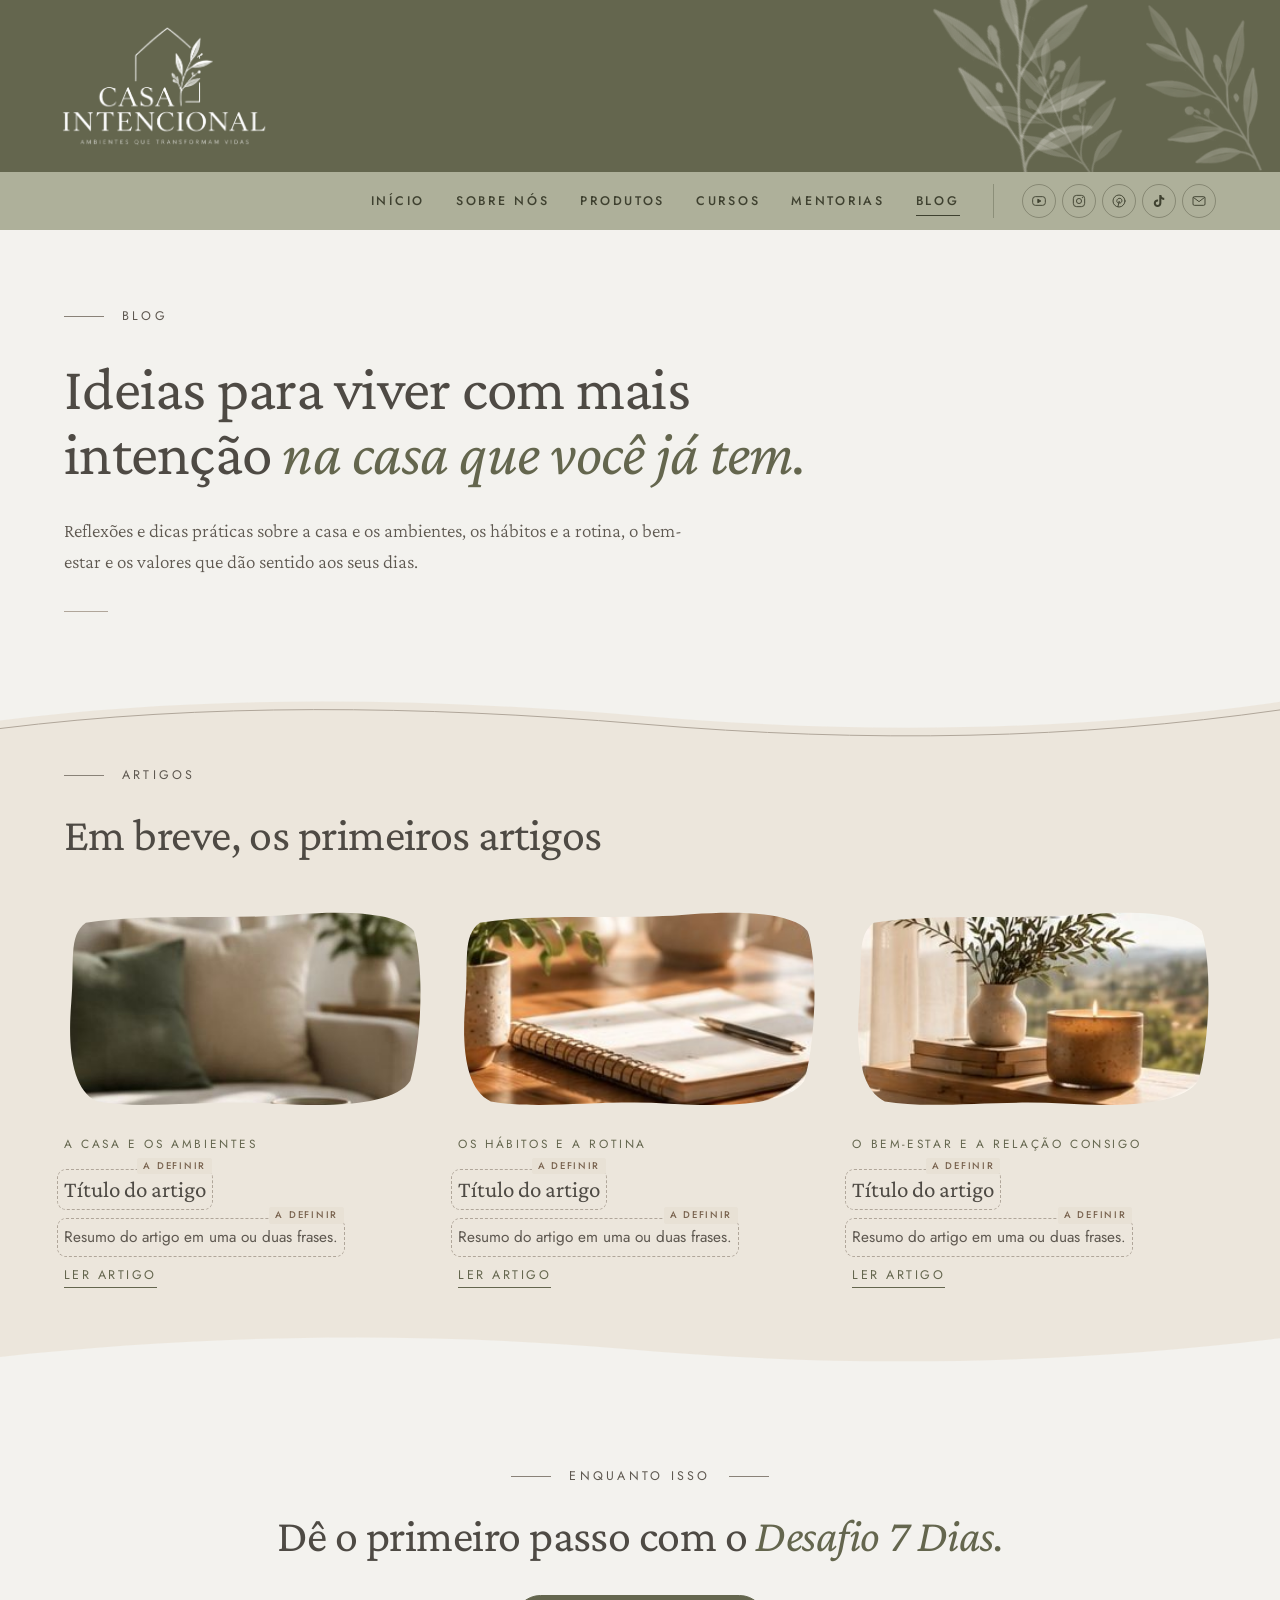
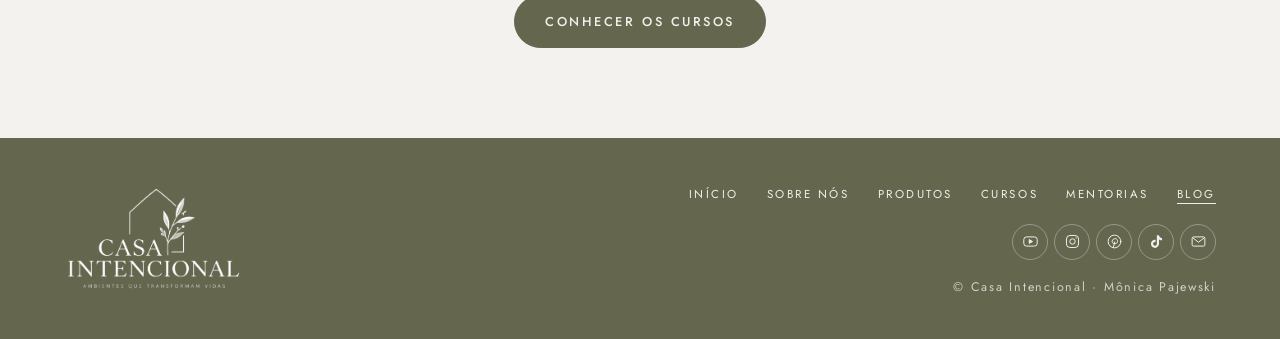
==== commit 88950821: "Folhagem em pé, formando um buquê vertical no lado direito da faixa verde Co-Authored-By: Claude Opu" ====
--- a/blog.html
+++ b/blog.html
@@ -24,7 +24,7 @@
 <header class="topo">
   <div class="topo-inner">
     <a href="index.html" aria-label="Casa Intencional, página inicial"><img class="logo-topo" src="assets/logoclara.png" alt="Casa Intencional. Ambientes que transformam vidas" width="870" height="519" decoding="async"></a>
-    <span class="topo-folhas" aria-hidden="true"><img class="folha-1" src="assets/ramo-claro.png" alt="" width="280" height="326"><img class="folha-2" src="assets/ramo-claro.png" alt="" width="280" height="326"></span>
+    <span class="topo-folhas" aria-hidden="true"><img class="folha-1" src="assets/ramo-claro.png" alt="" width="280" height="326"><img class="folha-2" src="assets/ramo-claro.png" alt="" width="280" height="326"><img class="folha-3" src="assets/ramo-claro.png" alt="" width="280" height="326"></span>
   </div>
   <div class="barra-menu">
     <div class="barra-inner">
--- a/assets/site.css
+++ b/assets/site.css
@@ -244,16 +244,17 @@
   .barra-menu .redes { position: static; transform: none; padding-left: clamp(20px, 2.2vw, 32px); border-left: 1px solid rgba(63, 65, 48, .3); }
 }
 
-/* Folhagem decorativa (ramo original da marca em tom claro) no lado direito da faixa verde */
+/* Folhagem decorativa: ramos originais da marca, em tom claro, em pé na base da faixa verde (lado direito), formando um pequeno buquê vertical */
 .topo-inner { position: relative; overflow: hidden; }
-.topo-folhas { position: absolute; top: 0; bottom: 0; right: max(24px, 5vw); width: clamp(220px, 26vw, 380px); pointer-events: none; }
-.topo-folhas img { position: absolute; height: auto; }
-.topo-folhas .folha-1 { width: 58%; right: 4%; top: -22%; transform: rotate(-118deg); }
-.topo-folhas .folha-2 { width: 46%; right: 44%; bottom: -34%; transform: rotate(-58deg) scaleX(-1); opacity: .8; }
-@media (max-width: 900px) {
-  .topo-folhas { width: clamp(150px, 38vw, 240px); right: 8px; }
-}
-@media (max-width: 560px) {
-  .topo-folhas .folha-2 { display: none; }
-  .topo-folhas { width: 150px; }
-}
+.topo-folhas { position: absolute; top: 0; bottom: 0; right: max(24px, 5vw); width: clamp(240px, 24vw, 360px); pointer-events: none; }
+.topo-folhas img { position: absolute; bottom: -4%; height: auto; transform-origin: 12% 100%; }
+.topo-folhas .folha-1 { width: 66%; left: 34%; transform: rotate(-31deg); }
+.topo-folhas .folha-2 { width: 50%; left: 30%; transform: rotate(-4deg) scaleX(-1); transform-origin: 88% 100%; opacity: .7; }
+.topo-folhas .folha-3 { width: 46%; left: 58%; transform: rotate(-58deg); opacity: .55; }
+@media (max-width: 900px) {
+  .topo-folhas { width: clamp(170px, 32vw, 240px); right: 12px; }
+}
+@media (max-width: 560px) {
+  .topo-folhas { width: 130px; right: 4px; }
+  .topo-folhas .folha-3 { display: none; }
+}
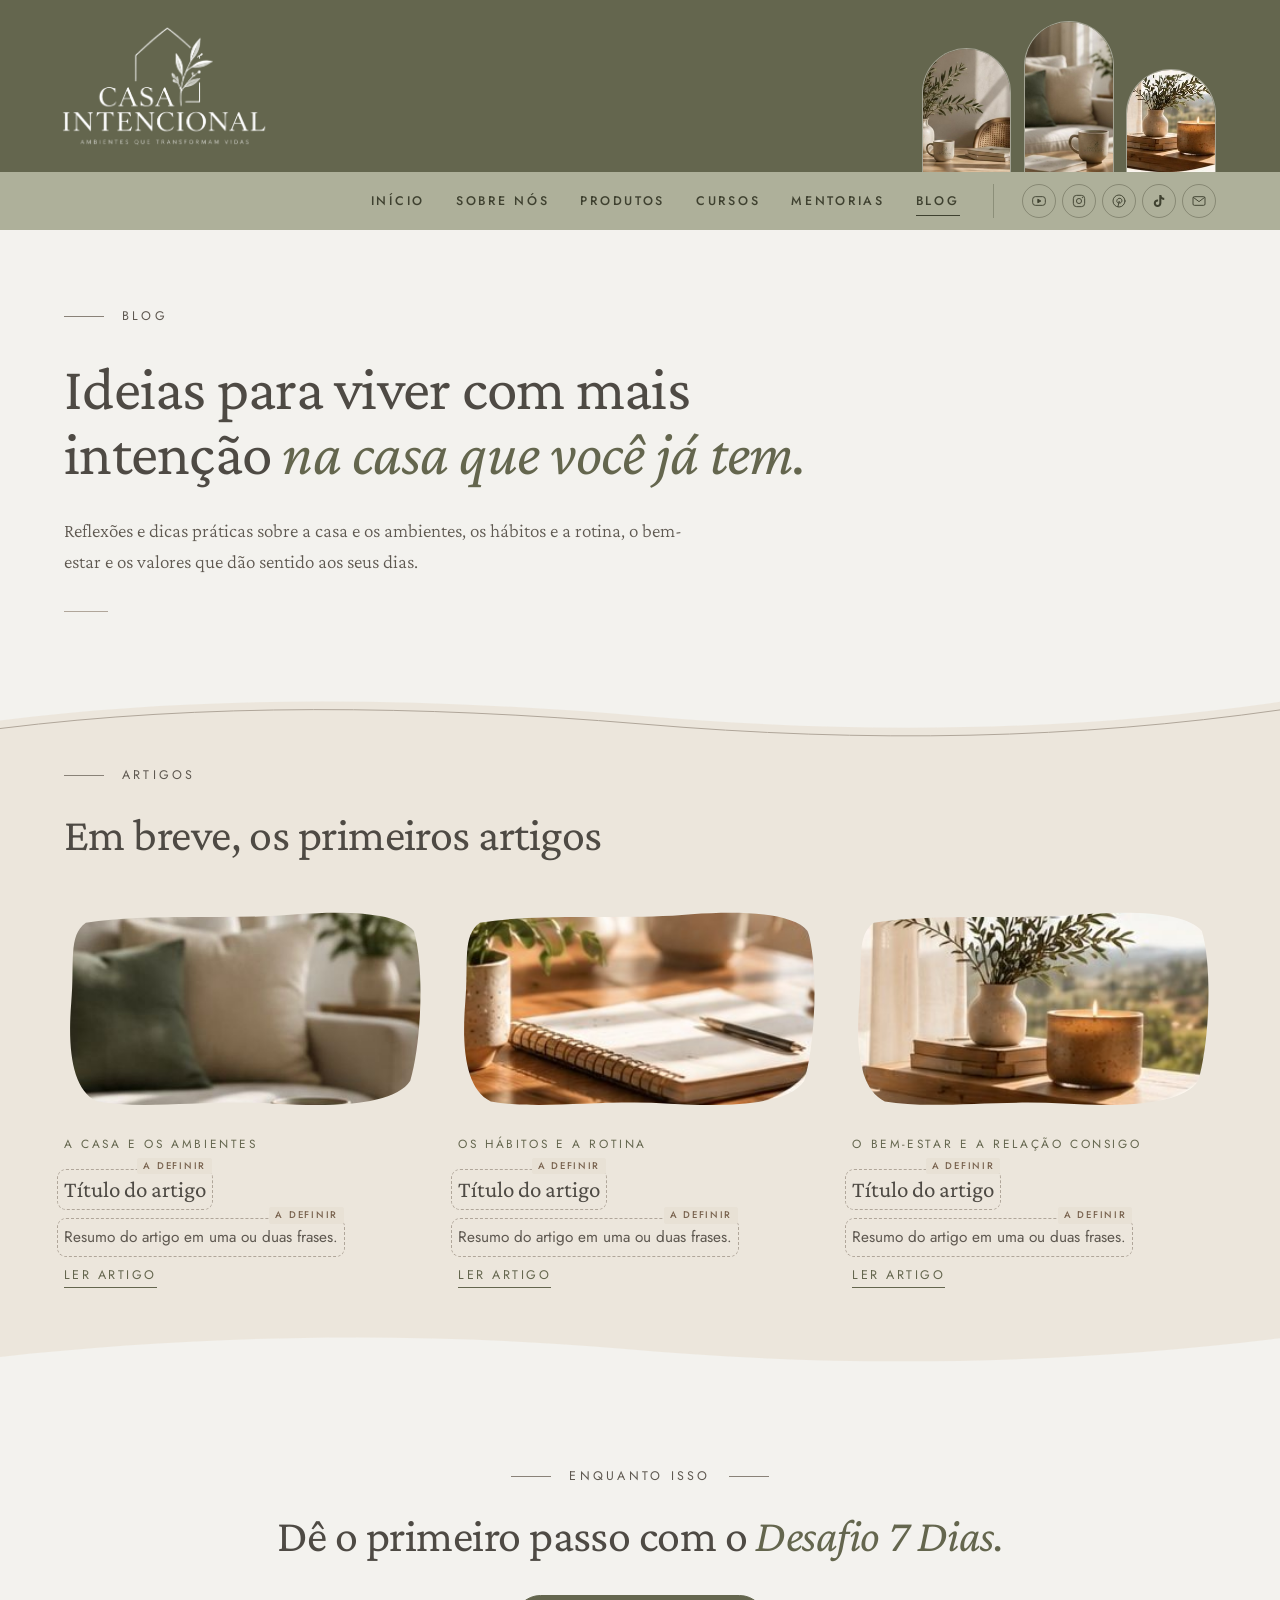
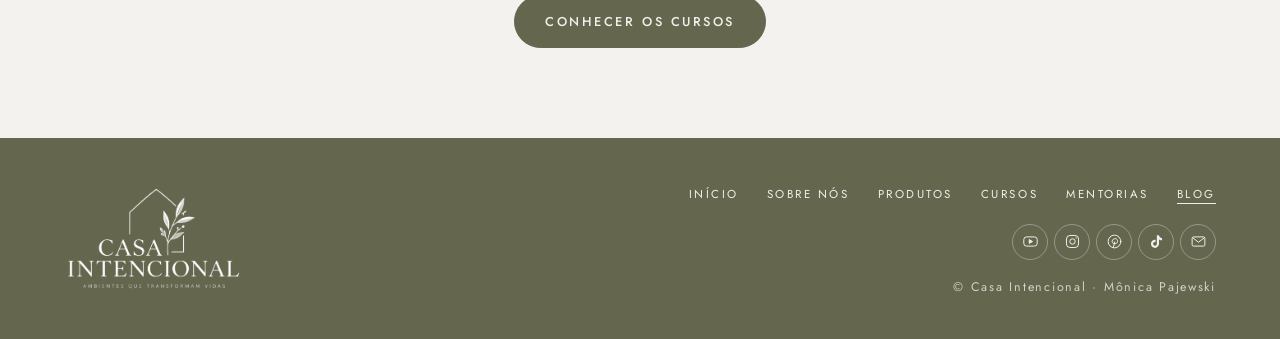
==== commit 50aea199: "Troca a folhagem por três janelas em arco com fotos no lado direito da faixa verde Co-Authored-By: C" ====
--- a/blog.html
+++ b/blog.html
@@ -24,7 +24,7 @@
 <header class="topo">
   <div class="topo-inner">
     <a href="index.html" aria-label="Casa Intencional, página inicial"><img class="logo-topo" src="assets/logoclara.png" alt="Casa Intencional. Ambientes que transformam vidas" width="870" height="519" decoding="async"></a>
-    <span class="topo-folhas" aria-hidden="true"><img class="folha-1" src="assets/ramo-claro.png" alt="" width="280" height="326"><img class="folha-2" src="assets/ramo-claro.png" alt="" width="280" height="326"><img class="folha-3" src="assets/ramo-claro.png" alt="" width="280" height="326"></span>
+    <span class="topo-janelas" aria-hidden="true"><img src="assets/mesa.jpg" alt="" width="438" height="470" decoding="async"><img src="assets/sala.jpg" alt="" width="431" height="470" decoding="async"><img src="assets/d4c3-card.jpg" alt="" width="314" height="202" decoding="async"></span>
   </div>
   <div class="barra-menu">
     <div class="barra-inner">
--- a/assets/site.css
+++ b/assets/site.css
@@ -244,17 +244,15 @@
   .barra-menu .redes { position: static; transform: none; padding-left: clamp(20px, 2.2vw, 32px); border-left: 1px solid rgba(63, 65, 48, .3); }
 }
 
-/* Folhagem decorativa: ramos originais da marca, em tom claro, em pé na base da faixa verde (lado direito), formando um pequeno buquê vertical */
+/* Lado direito da faixa verde: três "janelas" em arco com fotos do site, de alturas diferentes, subindo da base */
 .topo-inner { position: relative; overflow: hidden; }
-.topo-folhas { position: absolute; top: 0; bottom: 0; right: max(24px, 5vw); width: clamp(240px, 24vw, 360px); pointer-events: none; }
-.topo-folhas img { position: absolute; bottom: -4%; height: auto; transform-origin: 12% 100%; }
-.topo-folhas .folha-1 { width: 66%; left: 34%; transform: rotate(-31deg); }
-.topo-folhas .folha-2 { width: 50%; left: 30%; transform: rotate(-4deg) scaleX(-1); transform-origin: 88% 100%; opacity: .7; }
-.topo-folhas .folha-3 { width: 46%; left: 58%; transform: rotate(-58deg); opacity: .55; }
-@media (max-width: 900px) {
-  .topo-folhas { width: clamp(170px, 32vw, 240px); right: 12px; }
-}
-@media (max-width: 560px) {
-  .topo-folhas { width: 130px; right: 4px; }
-  .topo-folhas .folha-3 { display: none; }
-}
+.topo-janelas { position: absolute; right: max(24px, 5vw); top: 0; bottom: 0; display: flex; align-items: flex-end; gap: clamp(8px, 1vw, 14px); pointer-events: none; }
+.topo-janelas img { width: clamp(64px, 7vw, 104px); object-fit: cover; border-radius: 999px 999px 0 0; border: 1px solid rgba(242, 239, 234, .45); border-bottom: 0; }
+.topo-janelas img:nth-child(1) { height: 72%; }
+.topo-janelas img:nth-child(2) { height: 88%; }
+.topo-janelas img:nth-child(3) { height: 60%; }
+@media (max-width: 560px) {
+  .topo-janelas { right: 12px; gap: 8px; }
+  .topo-janelas img { width: 46px; }
+  .topo-janelas img:nth-child(3) { display: none; }
+}
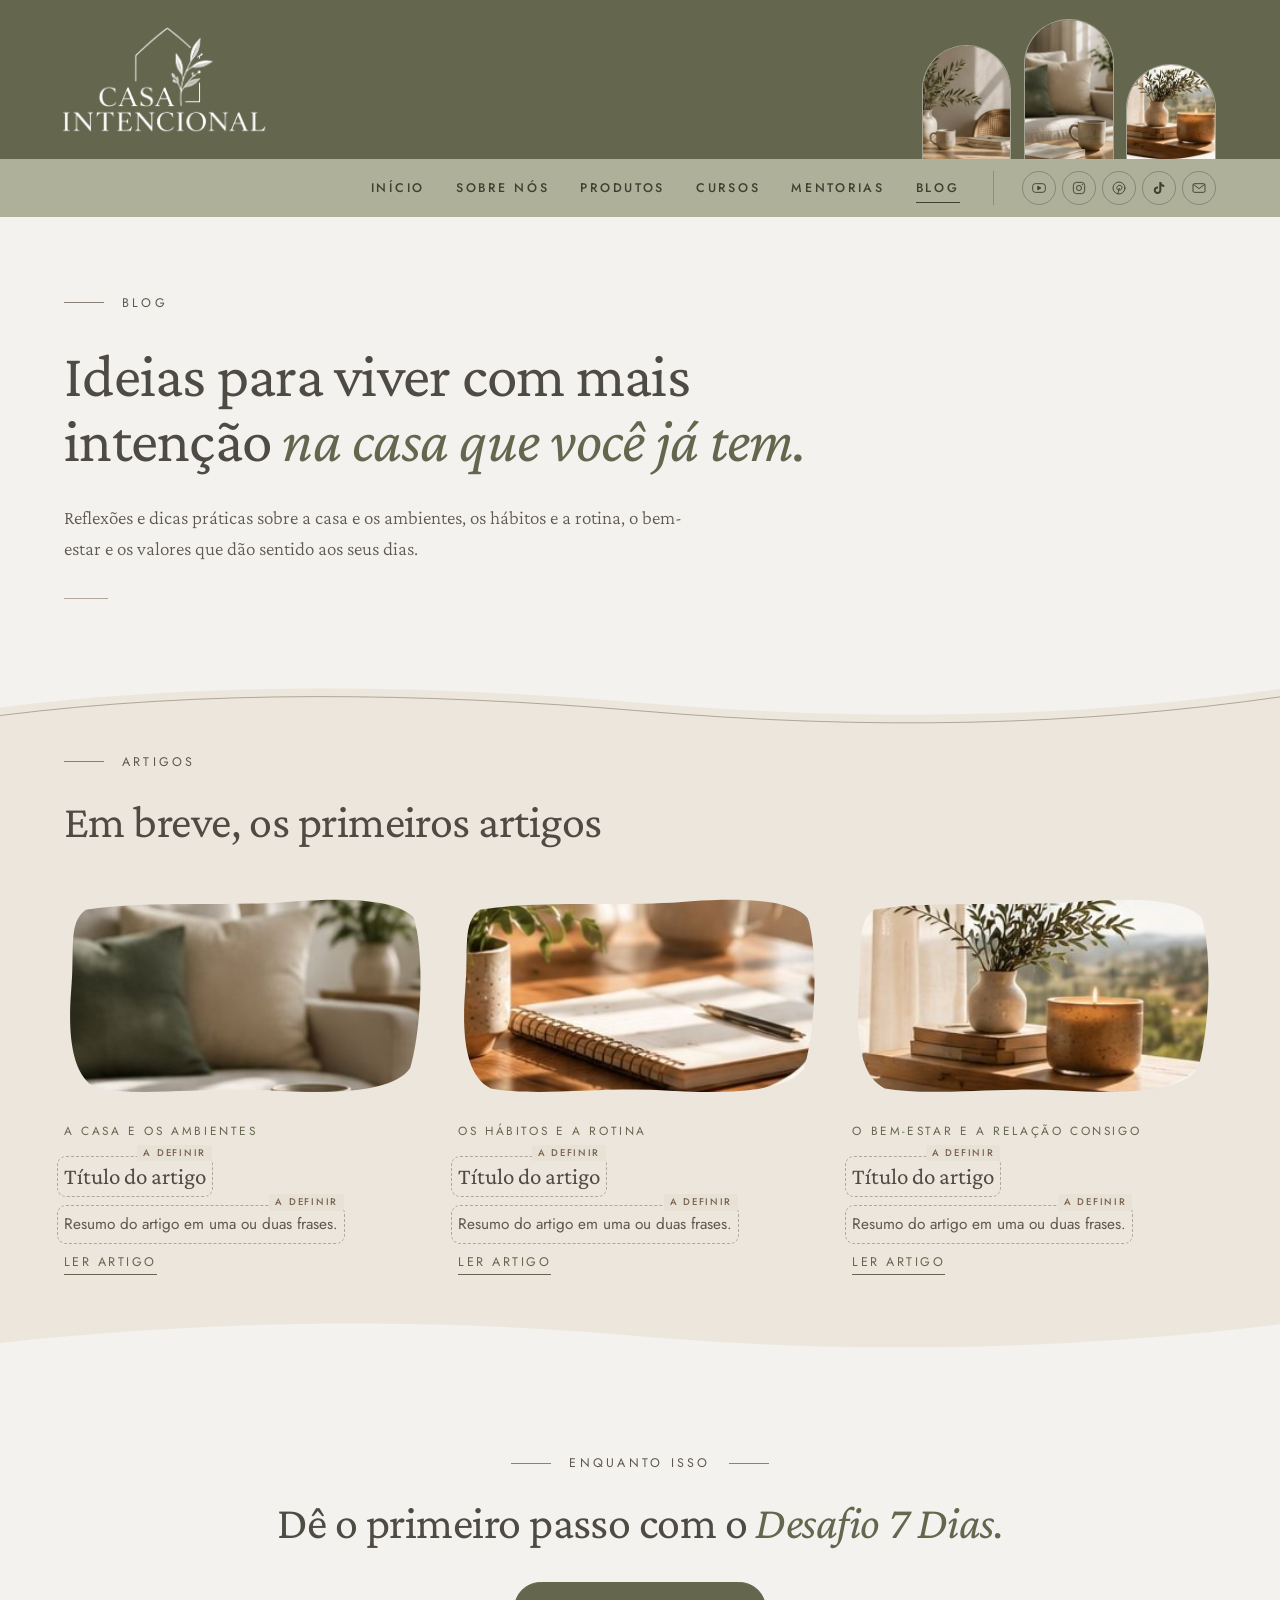
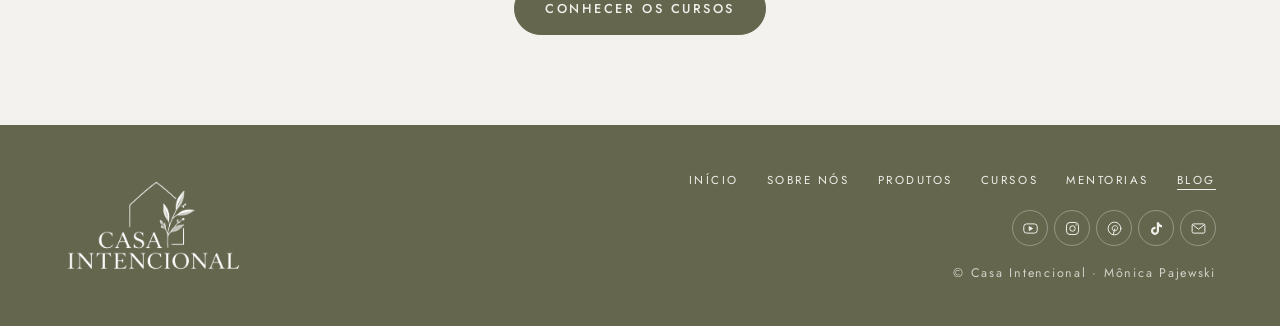
==== commit 21d8c7a3: "Remove o slogan da logo em todas as páginas A logo clara passa a ter só a casa, o ramo e "Casa Inten" ====
--- a/blog.html
+++ b/blog.html
@@ -23,7 +23,7 @@
 <body>
 <header class="topo">
   <div class="topo-inner">
-    <a href="index.html" aria-label="Casa Intencional, página inicial"><img class="logo-topo" src="assets/logoclara.png" alt="Casa Intencional. Ambientes que transformam vidas" width="870" height="519" decoding="async"></a>
+    <a href="index.html" aria-label="Casa Intencional, página inicial"><img class="logo-topo" src="assets/logoclara.png" alt="Casa Intencional" width="870" height="465" decoding="async"></a>
     <span class="topo-janelas" aria-hidden="true"><img src="assets/mesa.jpg" alt="" width="438" height="470" decoding="async"><img src="assets/sala.jpg" alt="" width="431" height="470" decoding="async"><img src="assets/d4c3-card.jpg" alt="" width="314" height="202" decoding="async"></span>
   </div>
   <div class="barra-menu">
@@ -69,7 +69,7 @@
 </main>
 <footer class="rodape">
   <div class="rodape-inner">
-    <a href="index.html" aria-label="Casa Intencional, página inicial"><img src="assets/logoclara.png" alt="Casa Intencional" width="870" height="519" loading="lazy" decoding="async"></a>
+    <a href="index.html" aria-label="Casa Intencional, página inicial"><img src="assets/logoclara.png" alt="Casa Intencional" width="870" height="465" loading="lazy" decoding="async"></a>
     <div class="rodape-col">
     <nav class="menu" aria-label="Menu do rodapé"><ul><li><a href="index.html">Início</a></li><li><a href="sobre-nos.html">Sobre Nós</a></li><li><a href="produtos.html">Produtos</a></li><li><a href="cursos.html">Cursos</a></li><li><a href="mentorias.html">Mentorias</a></li><li><a href="blog.html" aria-current="page">Blog</a></li></ul></nav>
     <!-- Links das redes sociais: trocar href="#" pelo endereço de cada perfil -->
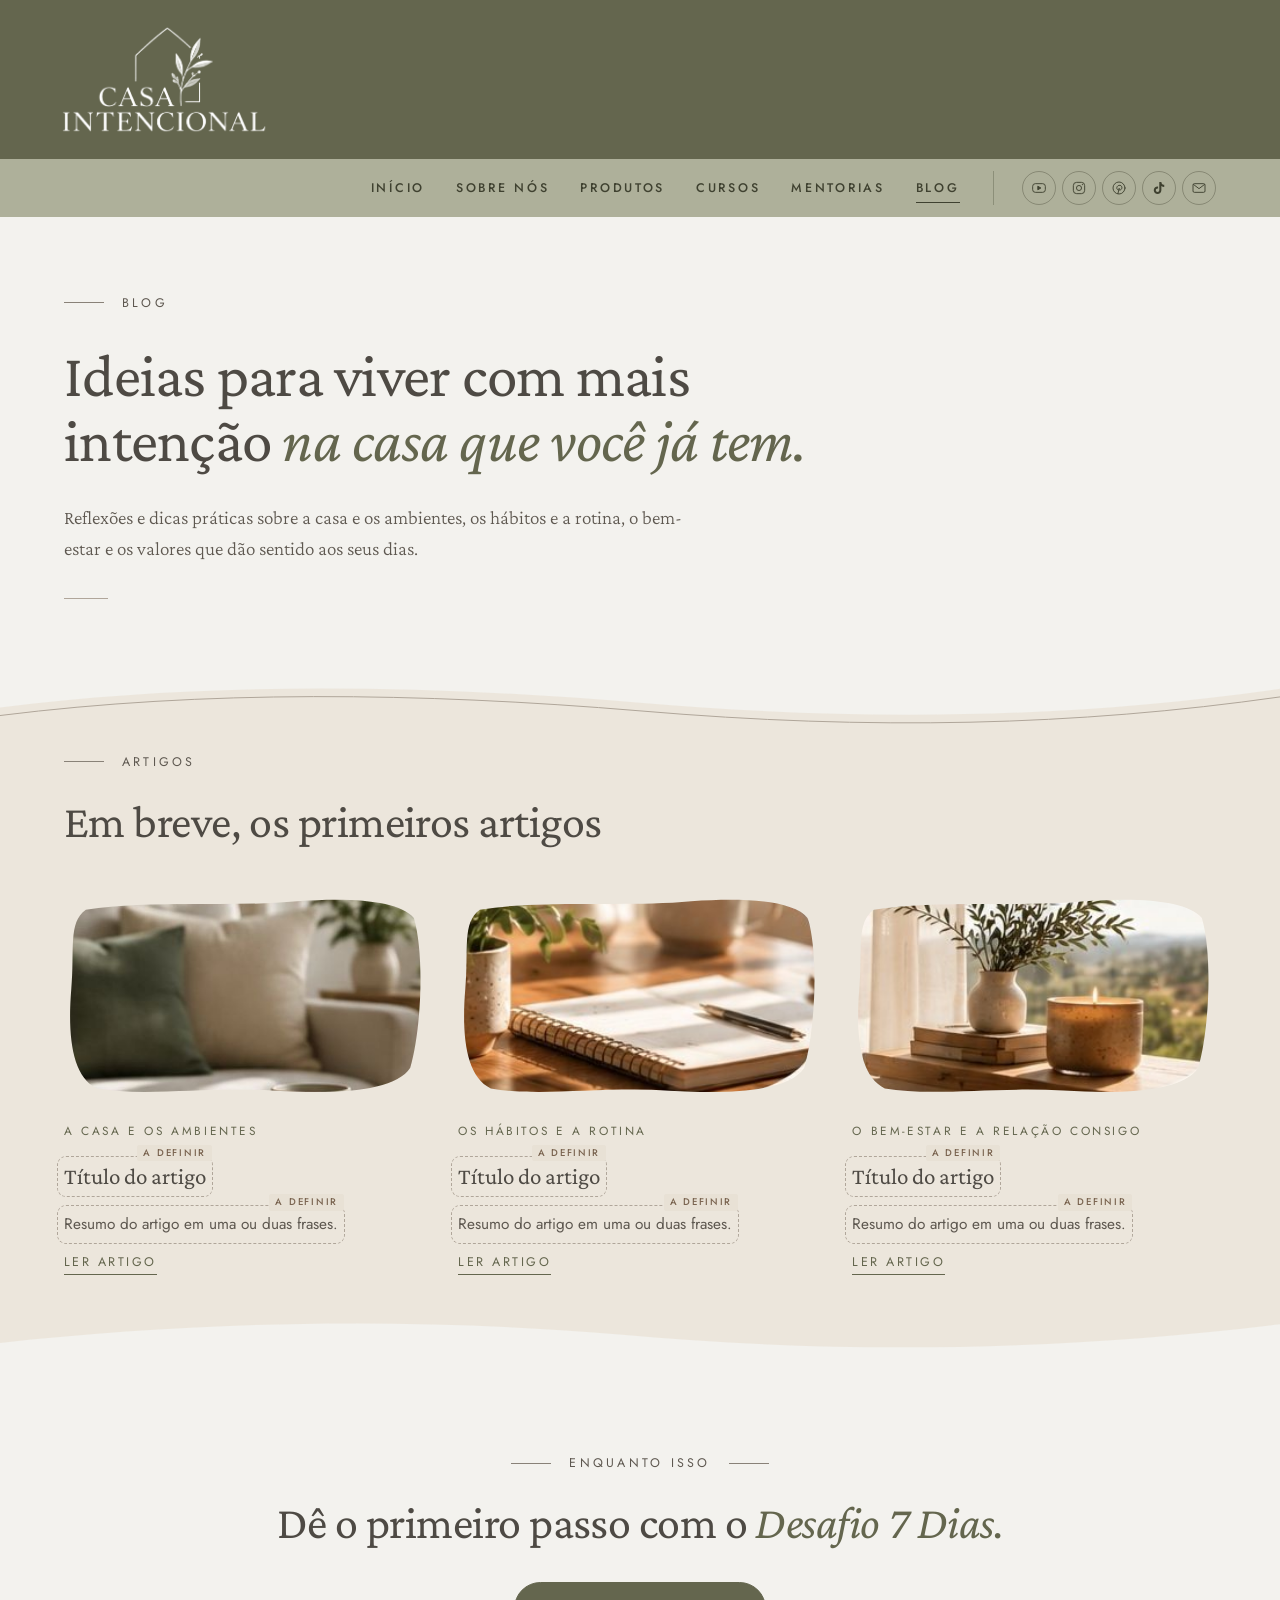
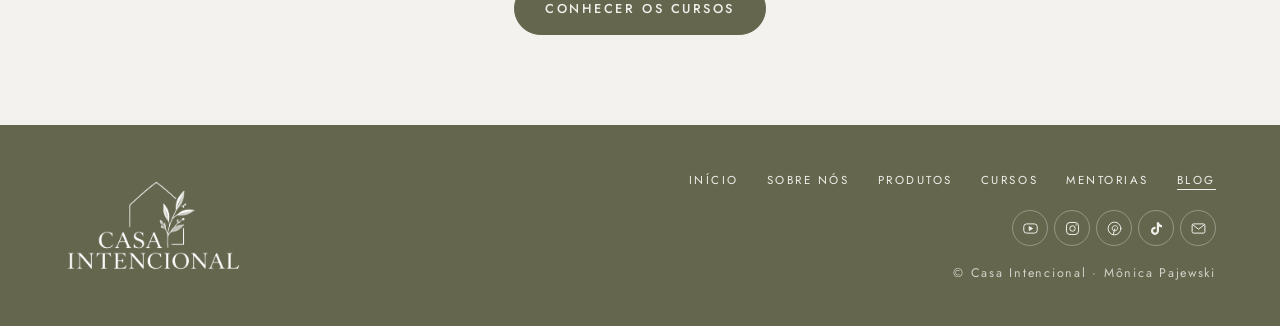
==== commit dd04a320: "Retira as três janelas com fotos da faixa oliva do cabeçalho Co-Authored-By: Claude Opus 5.5 <norepl" ====
--- a/blog.html
+++ b/blog.html
@@ -24,7 +24,6 @@
 <header class="topo">
   <div class="topo-inner">
     <a href="index.html" aria-label="Casa Intencional, página inicial"><img class="logo-topo" src="assets/logoclara.png" alt="Casa Intencional" width="870" height="465" decoding="async"></a>
-    <span class="topo-janelas" aria-hidden="true"><img src="assets/mesa.jpg" alt="" width="438" height="470" decoding="async"><img src="assets/sala.jpg" alt="" width="431" height="470" decoding="async"><img src="assets/d4c3-card.jpg" alt="" width="314" height="202" decoding="async"></span>
   </div>
   <div class="barra-menu">
     <div class="barra-inner">
--- a/assets/site.css
+++ b/assets/site.css
@@ -243,16 +243,3 @@
   .barra-inner { justify-content: flex-end; gap: clamp(24px, 2.6vw, 40px); }
   .barra-menu .redes { position: static; transform: none; padding-left: clamp(20px, 2.2vw, 32px); border-left: 1px solid rgba(63, 65, 48, .3); }
 }
-
-/* Lado direito da faixa verde: três "janelas" em arco com fotos do site, de alturas diferentes, subindo da base */
-.topo-inner { position: relative; overflow: hidden; }
-.topo-janelas { position: absolute; right: max(24px, 5vw); top: 0; bottom: 0; display: flex; align-items: flex-end; gap: clamp(8px, 1vw, 14px); pointer-events: none; }
-.topo-janelas img { width: clamp(64px, 7vw, 104px); object-fit: cover; border-radius: 999px 999px 0 0; border: 1px solid rgba(242, 239, 234, .45); border-bottom: 0; }
-.topo-janelas img:nth-child(1) { height: 72%; }
-.topo-janelas img:nth-child(2) { height: 88%; }
-.topo-janelas img:nth-child(3) { height: 60%; }
-@media (max-width: 560px) {
-  .topo-janelas { right: 12px; gap: 8px; }
-  .topo-janelas img { width: 46px; }
-  .topo-janelas img:nth-child(3) { display: none; }
-}
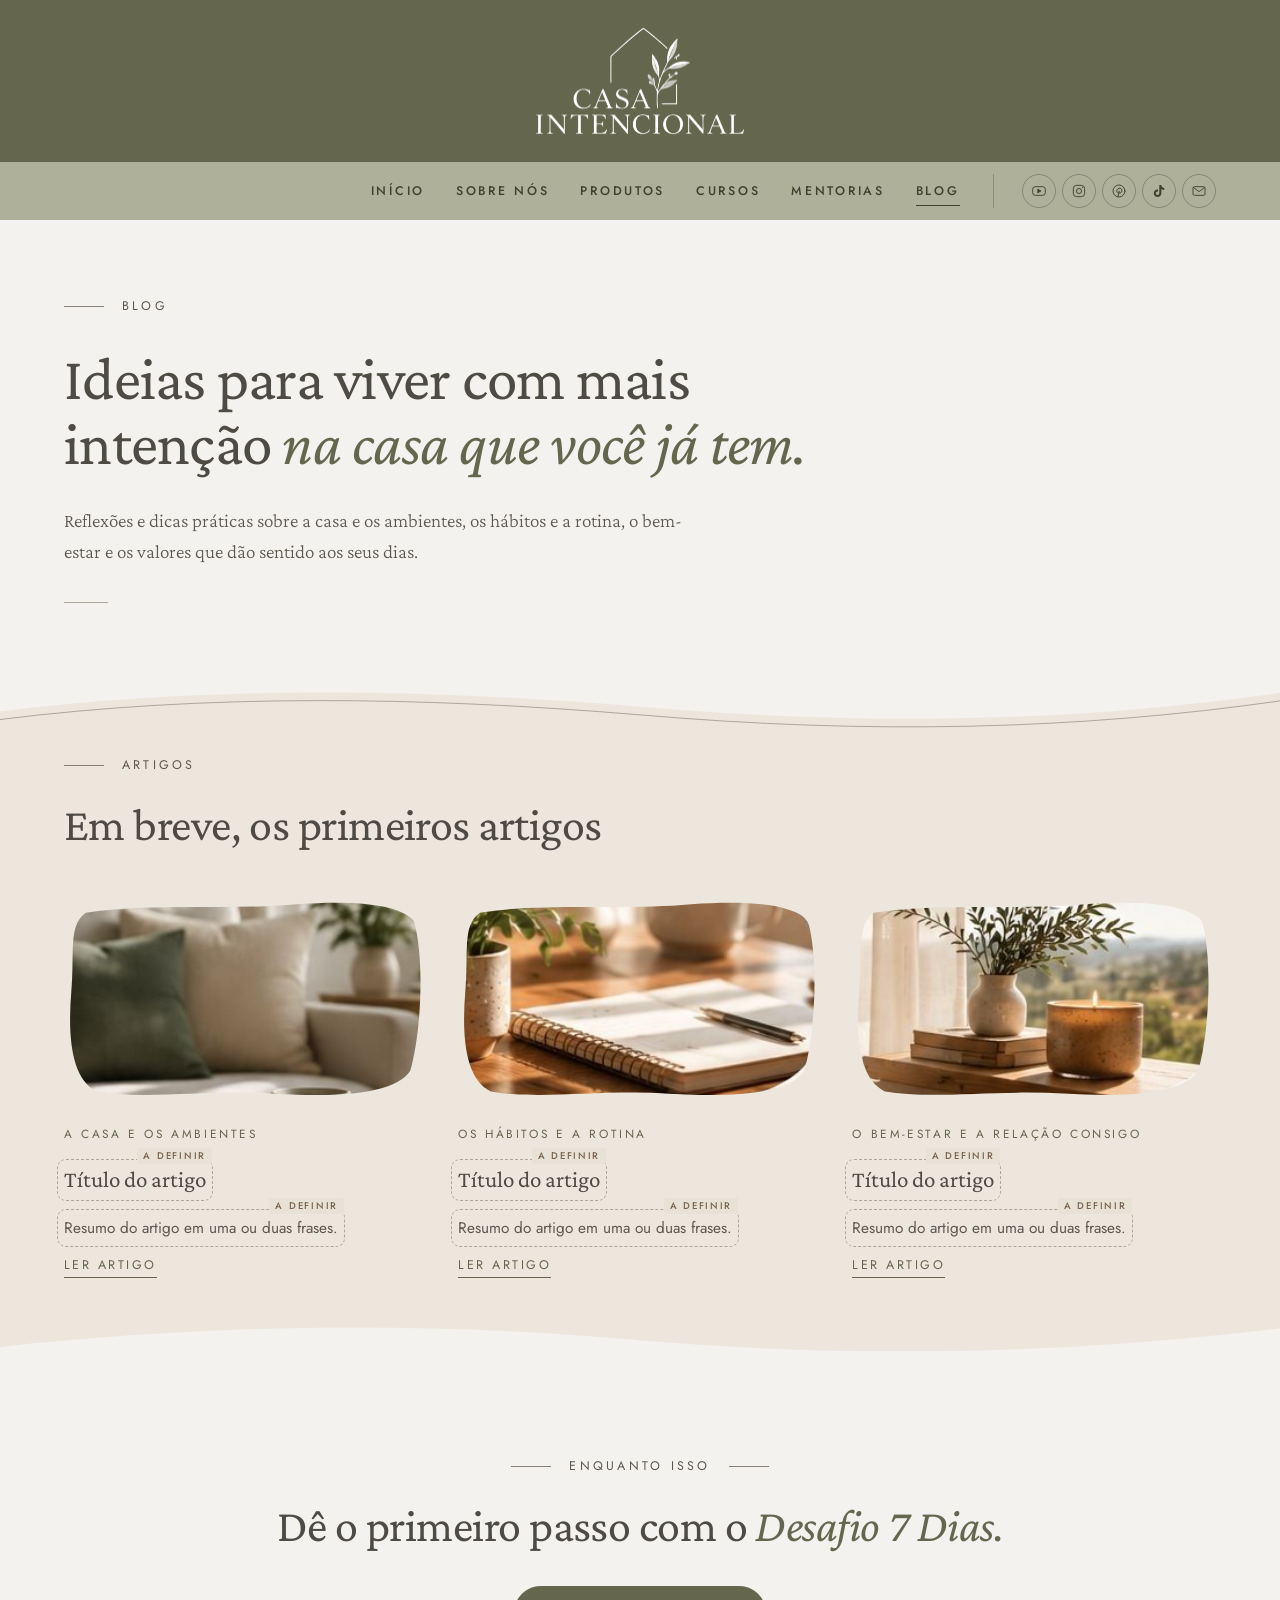
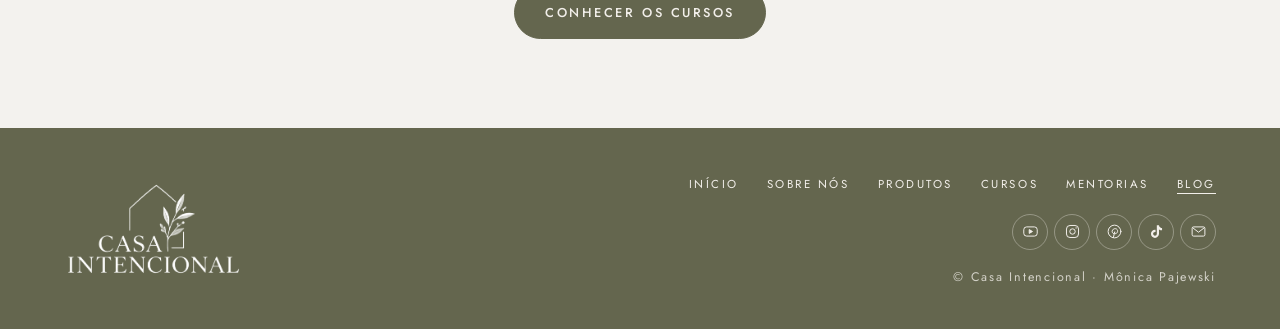
==== commit acbb047c: "Menu congelado no topo ao rolar a página O cabeçalho fica sticky com top negativo igual à altura da " ====
--- a/blog.html
+++ b/blog.html
@@ -79,6 +79,11 @@
 </footer>
 <script>
 (function () {
+  var t = document.querySelector('.topo-inner'); if (!t) return;
+  function f() { document.documentElement.style.setProperty('--faixa', t.offsetHeight + 'px'); }
+  f(); window.addEventListener('resize', f); window.addEventListener('load', f);
+})();
+(function () {
   var b = document.querySelector('.menu-btn'); if (!b) return;
   var m = b.closest('.menu');
   b.addEventListener('click', function () { var a = m.classList.toggle('aberto'); b.setAttribute('aria-expanded', a ? 'true' : 'false'); });
--- a/assets/site.css
+++ b/assets/site.css
@@ -208,7 +208,8 @@
 
 
 /* Faixa clara abaixo do verde-oliva: menu centralizado e ícones (redes + e-mail) à direita */
-.topo-inner { justify-content: flex-start !important; }
+.topo-inner { justify-content: center !important; }
+.logo-topo { margin-left: 0 !important; }
 .barra-menu { position: relative; background: var(--verde-suave); }
 .barra-inner { position: relative; max-width: 1360px; margin: 0 auto; min-height: 58px; display: flex; align-items: center; justify-content: center;
   padding-left: max(24px, 5vw, env(safe-area-inset-left, 0px)); padding-right: max(24px, 5vw, env(safe-area-inset-right, 0px)); }
@@ -243,3 +244,6 @@
   .barra-inner { justify-content: flex-end; gap: clamp(24px, 2.6vw, 40px); }
   .barra-menu .redes { position: static; transform: none; padding-left: clamp(20px, 2.2vw, 32px); border-left: 1px solid rgba(63, 65, 48, .3); }
 }
+
+/* Menu congelado ao rolar: o cabeçalho gruda no topo deslocado pela altura da faixa oliva (--faixa, medida no script do rodapé), então só a faixa clara do menu fica visível */
+.topo { position: sticky !important; top: calc(-1 * var(--faixa, 0px)); z-index: 40; }
